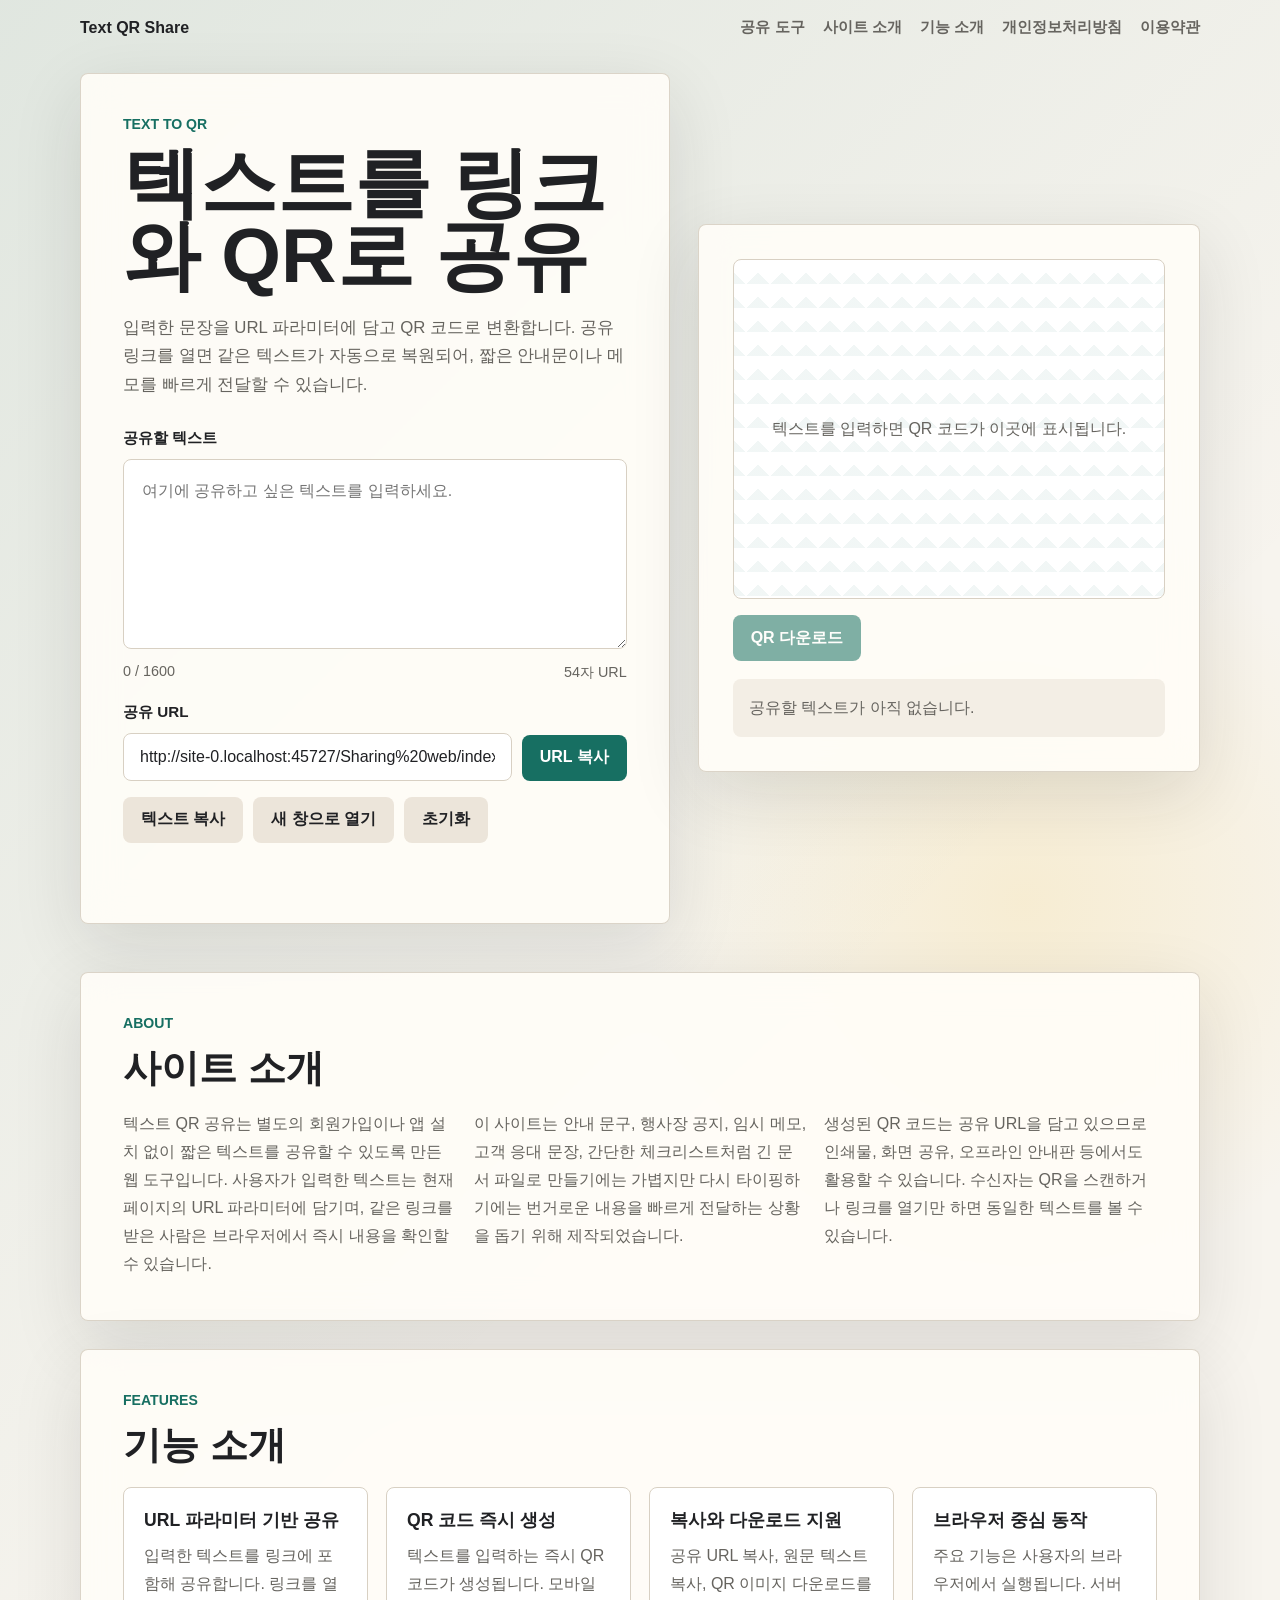
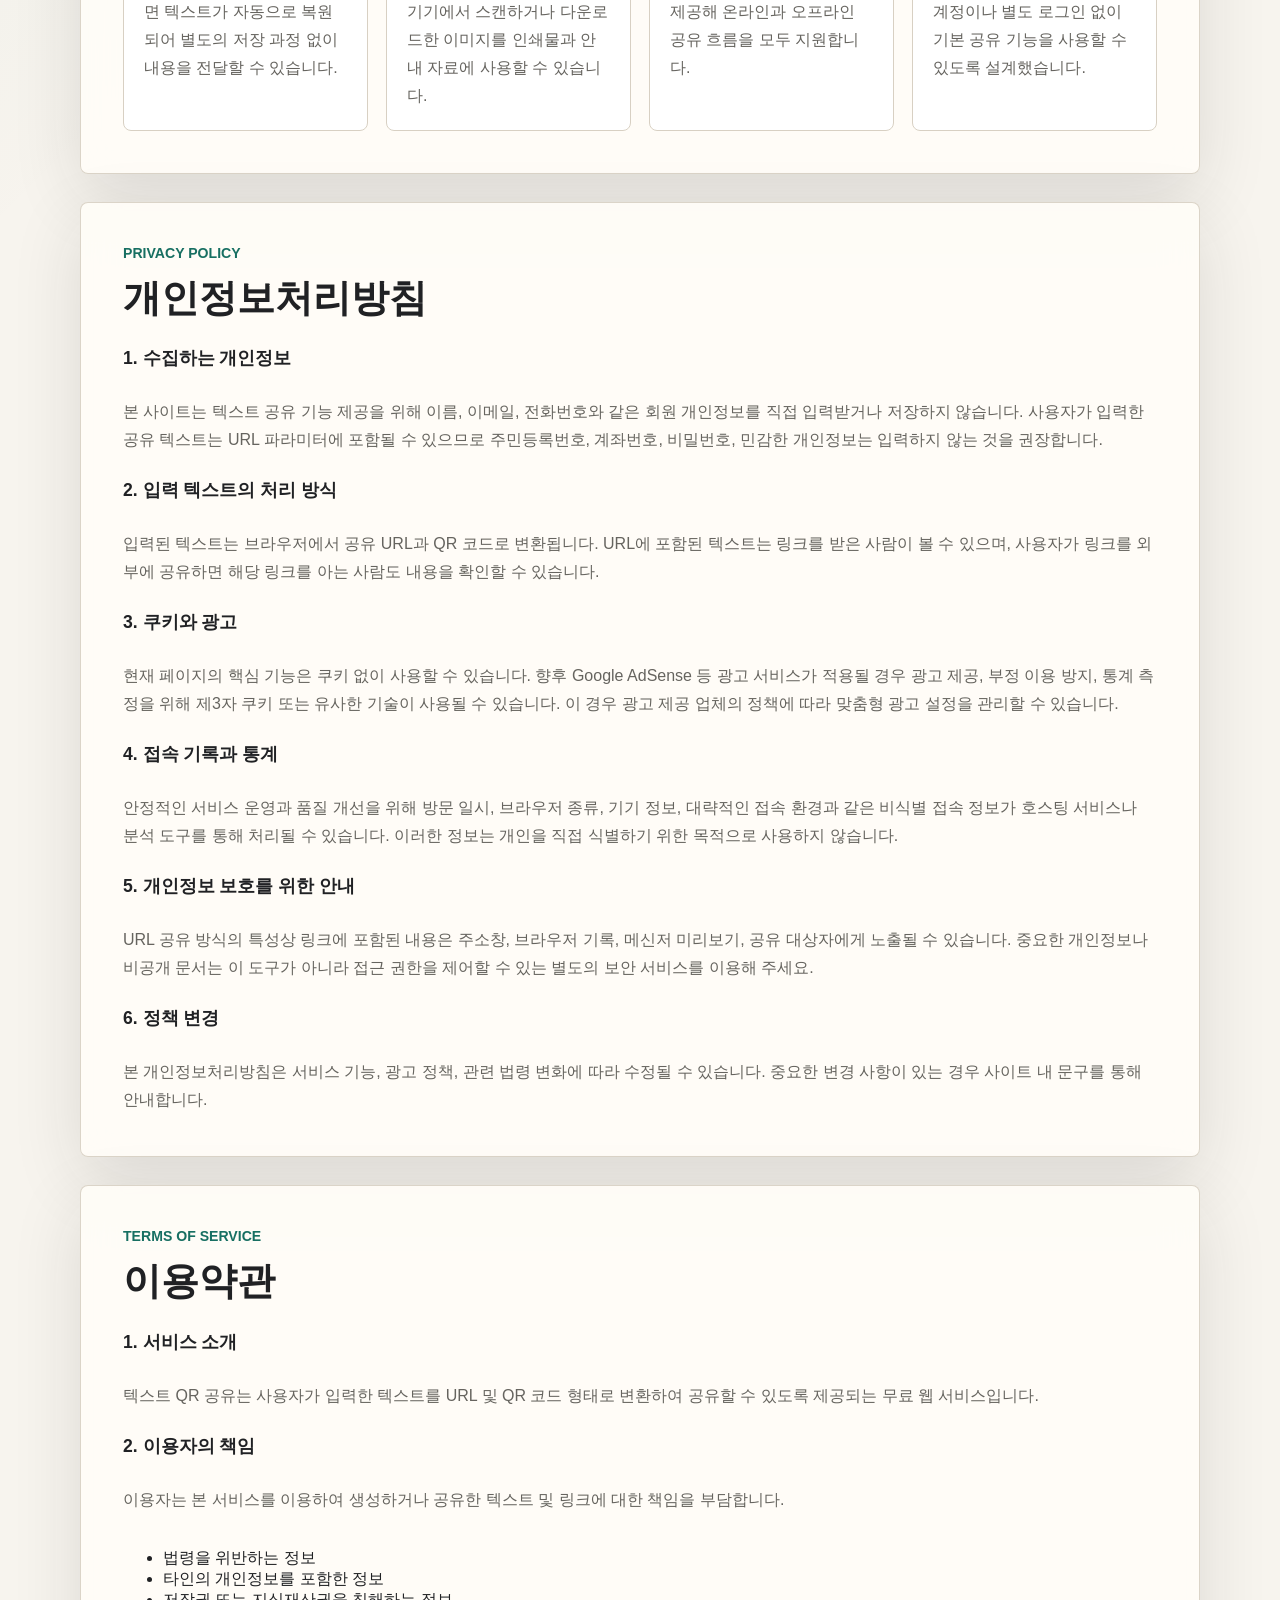
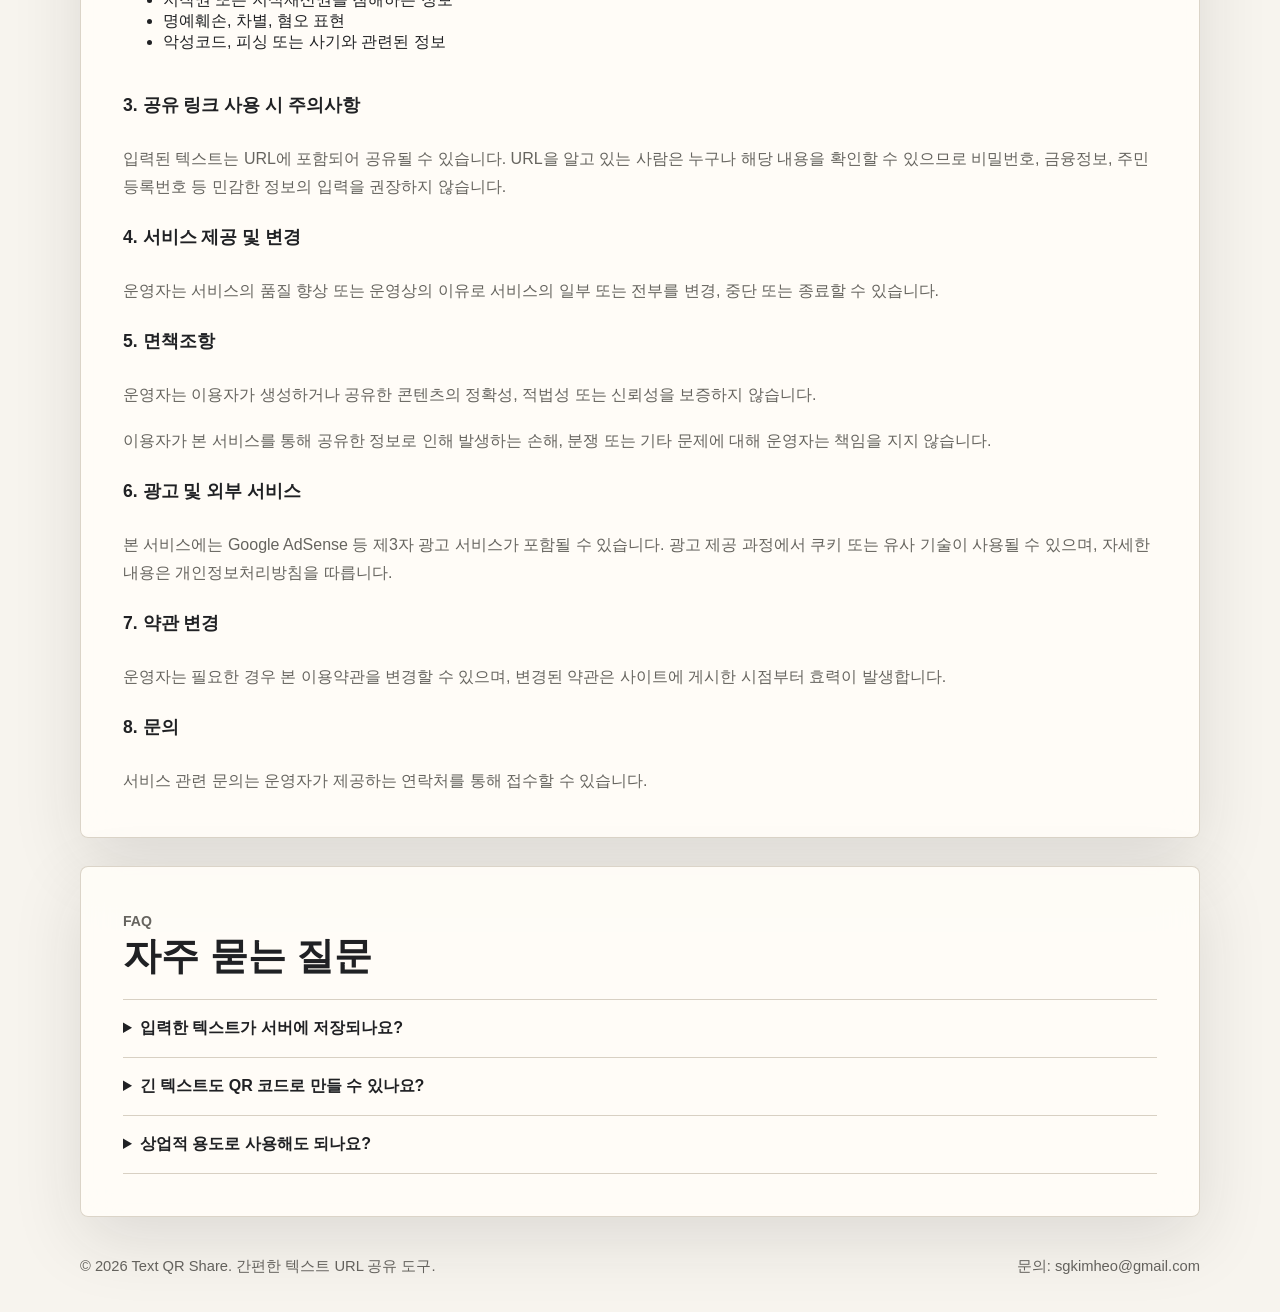
==== Sharing web/index.html @ fe8b8ef3 "Add files via upload" ====
<!doctype html>
<html lang="ko">
  <head>
    <meta charset="UTF-8" />
    <meta name="viewport" content="width=device-width, initial-scale=1.0" />
    <title>텍스트 QR 공유 - URL 파라미터로 간편하게 텍스트 공유</title>
    <meta
      name="description"
      content="텍스트를 URL 파라미터에 담아 공유 링크와 QR 코드로 변환하는 무료 웹 도구입니다. 메모, 안내문, 짧은 메시지를 설치 없이 빠르게 공유할 수 있습니다."
    />
    <meta
      name="keywords"
      content="텍스트 공유, QR 코드 생성, URL 공유, 메모 공유, 온라인 QR 도구, 텍스트 QR"
    />
    <meta name="author" content="Text QR Share" />
    <meta name="robots" content="index, follow" />
    <meta name="theme-color" content="#176f62" />
    <meta property="og:type" content="website" />
    <meta property="og:locale" content="ko_KR" />
    <meta property="og:title" content="텍스트 QR 공유" />
    <meta
      property="og:description"
      content="텍스트를 입력하면 공유 URL과 QR 코드가 즉시 생성되는 간편한 텍스트 공유 도구입니다."
    />
    <meta property="og:site_name" content="텍스트 QR 공유" />

    <meta name="twitter:card" content="summary" />
    <meta name="twitter:title" content="텍스트 QR 공유" />
    <meta
      name="twitter:description"
      content="텍스트를 URL 파라미터와 QR 코드로 빠르게 공유하세요."
    />

    <link rel="stylesheet" href="./assets/css/styles.css" />
    <script type="application/ld+json">
      {
        "@context": "https://schema.org",
        "@type": "WebApplication",
        "name": "텍스트 QR 공유",
        "applicationCategory": "UtilityApplication",
        "operatingSystem": "All",
        "description": "텍스트를 URL 파라미터에 담아 공유 링크와 QR 코드로 변환하는 무료 웹 도구입니다.",
        "inLanguage": "ko-KR",
        "offers": {
          "@type": "Offer",
          "price": "0",
          "priceCurrency": "KRW"
        }
      }
    </script>
  </head>
  <body>
    <header class="site-header">
      <a class="brand" href="#top" aria-label="텍스트 QR 공유 홈">Text QR Share</a>
      <nav class="site-nav" aria-label="주요 메뉴">
        <a href="#tool">공유 도구</a>
        <a href="#about">사이트 소개</a>
        <a href="#features">기능 소개</a>
        <a href="#privacy">개인정보처리방침</a>
        <a href="#terms">이용약관</a>
      </nav>
    </header>

    <main id="top">
      <section id="reader" class="reader-view" aria-labelledby="reader-title" hidden>
        <p class="eyebrow">SHARED TEXT</p>
        <h1 id="reader-title">공유된 텍스트</h1>
        <article id="readerText" class="reader-text" aria-label="공유된 텍스트 내용"></article>
        <div class="buttons reader-actions">
          <button id="copyReaderButton" type="button">텍스트 복사</button>
          <a id="editReaderButton" class="button secondary" href="./index.html">새 텍스트 만들기</a>
        </div>
        <div id="readerStatus" class="status" role="status" aria-live="polite"></div>
      </section>

      <section id="tool" class="tool-layout" aria-labelledby="page-title">
        <div class="workspace">
          <p class="eyebrow">TEXT TO QR</p>
          <h1 id="page-title">텍스트를 링크와 QR로 공유</h1>
          <p class="intro">
            입력한 문장을 URL 파라미터에 담고 QR 코드로 변환합니다. 공유 링크를 열면 같은
            텍스트가 자동으로 복원되어, 짧은 안내문이나 메모를 빠르게 전달할 수 있습니다.
          </p>

          <form class="share-form" id="shareForm">
            <label for="textInput">공유할 텍스트</label>
            <textarea
              id="textInput"
              placeholder="여기에 공유하고 싶은 텍스트를 입력하세요."
              maxlength="1600"
            ></textarea>
            <div class="meta" aria-live="polite">
              <span id="charCount">0 / 1600</span>
              <span id="urlSize">링크 준비 중</span>
            </div>

            <div class="share-row">
              <div>
                <label for="shareUrl">공유 URL</label>
                <input id="shareUrl" type="text" readonly aria-label="공유 URL" />
              </div>
              <button id="copyUrlButton" type="button">URL 복사</button>
            </div>

            <div class="buttons">
              <button id="copyTextButton" class="secondary" type="button">텍스트 복사</button>
              <a
                id="openShareButton"
                class="button secondary"
                href="#"
                target="_blank"
                rel="noreferrer"
              >
                새 창으로 열기
              </a>
              <button id="clearButton" class="secondary" type="button">초기화</button>
            </div>
            <p id="networkNotice" class="network-notice" hidden>
              현재 로컬 전용 주소로 열려 있어 핸드폰에서는 QR 링크에 접속할 수 없습니다. 핸드폰
              테스트는 같은 와이파이에서 PC의 네트워크 주소로 접속하거나, 실제 배포 도메인에서
              QR을 생성해 주세요.
            </p>
            <div id="status" class="status" role="status" aria-live="polite"></div>
          </form>
        </div>

        <aside class="preview" aria-label="QR 코드 미리보기">
          <div class="qr-frame">
            <canvas id="qrCanvas" aria-label="공유 URL QR 코드"></canvas>
            <p id="emptyMessage" class="empty">텍스트를 입력하면 QR 코드가 이곳에 표시됩니다.</p>
          </div>
          <div class="buttons">
            <button id="downloadButton" type="button">QR 다운로드</button>
          </div>
          <div id="sharedText" class="shared-text"></div>
        </aside>
      </section>

      <section id="about" class="content-section" aria-labelledby="about-title">
        <p class="section-kicker">ABOUT</p>
        <h2 id="about-title">사이트 소개</h2>
        <div class="text-grid">
          <p>
            텍스트 QR 공유는 별도의 회원가입이나 앱 설치 없이 짧은 텍스트를 공유할 수 있도록
            만든 웹 도구입니다. 사용자가 입력한 텍스트는 현재 페이지의 URL 파라미터에 담기며,
            같은 링크를 받은 사람은 브라우저에서 즉시 내용을 확인할 수 있습니다.
          </p>
          <p>
            이 사이트는 안내 문구, 행사장 공지, 임시 메모, 고객 응대 문장, 간단한 체크리스트처럼
            긴 문서 파일로 만들기에는 가볍지만 다시 타이핑하기에는 번거로운 내용을 빠르게 전달하는
            상황을 돕기 위해 제작되었습니다.
          </p>
          <p>
            생성된 QR 코드는 공유 URL을 담고 있으므로 인쇄물, 화면 공유, 오프라인 안내판 등에서도
            활용할 수 있습니다. 수신자는 QR을 스캔하거나 링크를 열기만 하면 동일한 텍스트를 볼 수
            있습니다.
          </p>
        </div>
      </section>

      <section id="features" class="content-section feature-section" aria-labelledby="features-title">
        <p class="section-kicker">FEATURES</p>
        <h2 id="features-title">기능 소개</h2>
        <div class="feature-grid">
          <article>
            <h3>URL 파라미터 기반 공유</h3>
            <p>
              입력한 텍스트를 링크에 포함해 공유합니다. 링크를 열면 텍스트가 자동으로 복원되어
              별도의 저장 과정 없이 내용을 전달할 수 있습니다.
            </p>
          </article>
          <article>
            <h3>QR 코드 즉시 생성</h3>
            <p>
              텍스트를 입력하는 즉시 QR 코드가 생성됩니다. 모바일 기기에서 스캔하거나 다운로드한
              이미지를 인쇄물과 안내 자료에 사용할 수 있습니다.
            </p>
          </article>
          <article>
            <h3>복사와 다운로드 지원</h3>
            <p>
              공유 URL 복사, 원문 텍스트 복사, QR 이미지 다운로드를 제공해 온라인과 오프라인 공유
              흐름을 모두 지원합니다.
            </p>
          </article>
          <article>
            <h3>브라우저 중심 동작</h3>
            <p>
              주요 기능은 사용자의 브라우저에서 실행됩니다. 서버 계정이나 별도 로그인 없이 기본
              공유 기능을 사용할 수 있도록 설계했습니다.
            </p>
          </article>
        </div>
      </section>

      <section id="privacy" class="content-section" aria-labelledby="privacy-title">
        <p class="section-kicker">PRIVACY POLICY</p>
        <h2 id="privacy-title">개인정보처리방침</h2>
        <div class="policy">
          <h3>1. 수집하는 개인정보</h3>
          <p>
            본 사이트는 텍스트 공유 기능 제공을 위해 이름, 이메일, 전화번호와 같은 회원 개인정보를
            직접 입력받거나 저장하지 않습니다. 사용자가 입력한 공유 텍스트는 URL 파라미터에 포함될
            수 있으므로 주민등록번호, 계좌번호, 비밀번호, 민감한 개인정보는 입력하지 않는 것을
            권장합니다.
          </p>

          <h3>2. 입력 텍스트의 처리 방식</h3>
          <p>
            입력된 텍스트는 브라우저에서 공유 URL과 QR 코드로 변환됩니다. URL에 포함된 텍스트는
            링크를 받은 사람이 볼 수 있으며, 사용자가 링크를 외부에 공유하면 해당 링크를 아는 사람도
            내용을 확인할 수 있습니다.
          </p>

          <h3>3. 쿠키와 광고</h3>
          <p>
            현재 페이지의 핵심 기능은 쿠키 없이 사용할 수 있습니다. 향후 Google AdSense 등 광고
            서비스가 적용될 경우 광고 제공, 부정 이용 방지, 통계 측정을 위해 제3자 쿠키 또는 유사한
            기술이 사용될 수 있습니다. 이 경우 광고 제공 업체의 정책에 따라 맞춤형 광고 설정을
            관리할 수 있습니다.
          </p>

          <h3>4. 접속 기록과 통계</h3>
          <p>
            안정적인 서비스 운영과 품질 개선을 위해 방문 일시, 브라우저 종류, 기기 정보, 대략적인
            접속 환경과 같은 비식별 접속 정보가 호스팅 서비스나 분석 도구를 통해 처리될 수 있습니다.
            이러한 정보는 개인을 직접 식별하기 위한 목적으로 사용하지 않습니다.
          </p>

          <h3>5. 개인정보 보호를 위한 안내</h3>
          <p>
            URL 공유 방식의 특성상 링크에 포함된 내용은 주소창, 브라우저 기록, 메신저 미리보기,
            공유 대상자에게 노출될 수 있습니다. 중요한 개인정보나 비공개 문서는 이 도구가 아니라
            접근 권한을 제어할 수 있는 별도의 보안 서비스를 이용해 주세요.
          </p>

          <h3>6. 정책 변경</h3>
          <p>
            본 개인정보처리방침은 서비스 기능, 광고 정책, 관련 법령 변화에 따라 수정될 수 있습니다.
            중요한 변경 사항이 있는 경우 사이트 내 문구를 통해 안내합니다.
          </p>
        </div>
      </section>

      <section id="terms" class="content-section" aria-labelledby="terms-title">
        <p class="section-kicker">TERMS OF SERVICE</p>
        <h2 id="terms-title">이용약관</h2>

        <div class="policy">
          <h3>1. 서비스 소개</h3>
          <p>
            텍스트 QR 공유는 사용자가 입력한 텍스트를 URL 및 QR 코드 형태로 변환하여
            공유할 수 있도록 제공되는 무료 웹 서비스입니다.
          </p>

          <h3>2. 이용자의 책임</h3>
          <p>
            이용자는 본 서비스를 이용하여 생성하거나 공유한 텍스트 및 링크에 대한
            책임을 부담합니다.
          </p>
          <ul>
            <li>법령을 위반하는 정보</li>
            <li>타인의 개인정보를 포함한 정보</li>
            <li>저작권 또는 지식재산권을 침해하는 정보</li>
            <li>명예훼손, 차별, 혐오 표현</li>
            <li>악성코드, 피싱 또는 사기와 관련된 정보</li>
          </ul>

          <h3>3. 공유 링크 사용 시 주의사항</h3>
          <p>
            입력된 텍스트는 URL에 포함되어 공유될 수 있습니다.
            URL을 알고 있는 사람은 누구나 해당 내용을 확인할 수 있으므로
            비밀번호, 금융정보, 주민등록번호 등 민감한 정보의 입력을 권장하지 않습니다.
          </p>

          <h3>4. 서비스 제공 및 변경</h3>
          <p>
            운영자는 서비스의 품질 향상 또는 운영상의 이유로 서비스의 일부 또는 전부를
            변경, 중단 또는 종료할 수 있습니다.
          </p>

          <h3>5. 면책조항</h3>
          <p>
            운영자는 이용자가 생성하거나 공유한 콘텐츠의 정확성, 적법성 또는
            신뢰성을 보증하지 않습니다.
          </p>
          <p>
            이용자가 본 서비스를 통해 공유한 정보로 인해 발생하는 손해, 분쟁 또는
            기타 문제에 대해 운영자는 책임을 지지 않습니다.
          </p>

          <h3>6. 광고 및 외부 서비스</h3>
          <p>
            본 서비스에는 Google AdSense 등 제3자 광고 서비스가 포함될 수 있습니다.
            광고 제공 과정에서 쿠키 또는 유사 기술이 사용될 수 있으며,
            자세한 내용은 개인정보처리방침을 따릅니다.
          </p>

          <h3>7. 약관 변경</h3>
          <p>
            운영자는 필요한 경우 본 이용약관을 변경할 수 있으며,
            변경된 약관은 사이트에 게시한 시점부터 효력이 발생합니다.
          </p>

          <h3>8. 문의</h3>
          <p>
            서비스 관련 문의는 운영자가 제공하는 연락처를 통해 접수할 수 있습니다.
          </p>
        </div>
      </section>

      <section class="content-section faq-section" aria-labelledby="faq-title">
        <p class="section-kicker">FAQ</p>
        <h2 id="faq-title">자주 묻는 질문</h2>
        <details>
          <summary>입력한 텍스트가 서버에 저장되나요?</summary>
          <p>
            기본 기능은 브라우저에서 동작하며, 입력한 텍스트를 별도 데이터베이스에 저장하지 않습니다.
            다만 공유 링크 자체에 텍스트가 포함되므로 링크를 공개하면 내용도 함께 공개됩니다.
          </p>
        </details>
        <details>
          <summary>긴 텍스트도 QR 코드로 만들 수 있나요?</summary>
          <p>
            너무 긴 텍스트는 QR 코드가 복잡해져 스캔 품질이 낮아질 수 있습니다. 현재 입력 길이는
            1,600자로 제한되어 있으며, 중요한 안내는 핵심 문장 위주로 짧게 작성하는 것이 좋습니다.
          </p>
        </details>
        <details>
          <summary>상업적 용도로 사용해도 되나요?</summary>
          <p>
            행사 안내, 매장 공지, 교육 자료, 고객 안내 등 일반적인 공유 목적으로 자유롭게 사용할 수
            있습니다. 단, 불법 정보나 타인의 권리를 침해하는 내용 공유에는 사용할 수 없습니다.
          </p>
        </details>
      </section>
    </main>

    <footer class="site-footer">
      <p>© <span id="currentYear"></span> Text QR Share. 간편한 텍스트 URL 공유 도구.</p>
      <p>문의: sgkimheo@gmail.com</p>
    </footer>

    <script src="./assets/js/qr-code.js" defer></script>
    <script src="./assets/js/app.js" defer></script>
  </body>
</html>
---- Sharing web/assets/css/styles.css ----
:root {
  --bg: #f7f4ee;
  --ink: #202124;
  --muted: #66645f;
  --line: #d8d0c3;
  --panel: #fffdf8;
  --accent: #176f62;
  --accent-dark: #0d4f46;
  --warn: #9b3f2f;
  --soft: #f3eee5;
  --shadow: 0 22px 70px rgba(32, 33, 36, 0.12);
}

* {
  box-sizing: border-box;
}

html {
  scroll-behavior: smooth;
}

body {
  margin: 0;
  min-height: 100vh;
  color: var(--ink);
  font-family: "Pretendard", "Noto Sans KR", "Apple SD Gothic Neo", sans-serif;
  background:
    linear-gradient(135deg, rgba(23, 111, 98, 0.1), transparent 32%),
    radial-gradient(circle at 80% 20%, rgba(245, 197, 66, 0.16), transparent 24rem),
    var(--bg);
}

a {
  color: inherit;
}

.site-header {
  width: min(1120px, calc(100% - 32px));
  margin: 0 auto;
  padding: 18px 0 0;
  display: flex;
  align-items: center;
  justify-content: space-between;
  gap: 20px;
}

.brand {
  font-weight: 900;
  text-decoration: none;
}

.site-nav {
  display: flex;
  flex-wrap: wrap;
  justify-content: flex-end;
  gap: 8px 18px;
  color: var(--muted);
  font-size: 0.94rem;
  font-weight: 800;
}

.site-nav a {
  text-decoration: none;
}

.site-nav a:hover {
  color: var(--accent);
}

main {
  width: min(1120px, calc(100% - 32px));
  margin: 0 auto;
}

.tool-layout {
  min-height: calc(100vh - 72px);
  display: grid;
  grid-template-columns: minmax(0, 1.08fr) minmax(310px, 0.92fr);
  gap: 28px;
  align-items: center;
  padding: 36px 0 48px;
}

.workspace,
.preview,
.content-section,
.reader-view {
  background: rgba(255, 253, 248, 0.9);
  border: 1px solid rgba(216, 208, 195, 0.9);
  box-shadow: var(--shadow);
  backdrop-filter: blur(18px);
}

.workspace,
.preview,
.content-section,
.reader-view {
  border-radius: 8px;
}

.workspace {
  padding: clamp(24px, 4vw, 42px);
}

.eyebrow,
.section-kicker {
  margin: 0 0 14px;
  color: var(--accent);
  font-size: 0.88rem;
  font-weight: 900;
}

h1,
h2,
h3,
p {
  letter-spacing: 0;
}

h1 {
  margin: 0;
  max-width: 12ch;
  font-size: clamp(2.45rem, 6vw, 5.1rem);
  line-height: 0.95;
}

h2 {
  margin: 0 0 20px;
  font-size: clamp(1.7rem, 3vw, 2.45rem);
  line-height: 1.18;
}

h3 {
  margin: 0 0 10px;
  font-size: 1.1rem;
}

.intro {
  max-width: 650px;
  margin: 22px 0 28px;
  color: var(--muted);
  font-size: 1.05rem;
  line-height: 1.7;
}

label {
  display: block;
  margin-bottom: 10px;
  font-size: 0.95rem;
  font-weight: 800;
}

textarea,
input {
  width: 100%;
  border: 1px solid var(--line);
  border-radius: 8px;
  background: #fff;
  color: var(--ink);
  font: inherit;
  outline: none;
  transition:
    border-color 160ms ease,
    box-shadow 160ms ease;
}

textarea {
  min-height: 190px;
  resize: vertical;
  padding: 18px;
  line-height: 1.6;
}

input {
  padding: 14px 16px;
}

textarea:focus,
input:focus {
  border-color: var(--accent);
  box-shadow: 0 0 0 4px rgba(23, 111, 98, 0.14);
}

.meta {
  display: flex;
  justify-content: space-between;
  gap: 16px;
  margin: 10px 0 20px;
  color: var(--muted);
  font-size: 0.9rem;
}

.share-row {
  display: grid;
  grid-template-columns: minmax(0, 1fr) auto;
  gap: 10px;
  align-items: end;
}

.buttons {
  display: flex;
  flex-wrap: wrap;
  gap: 10px;
  margin-top: 16px;
}

button,
a.button {
  min-height: 46px;
  border: 0;
  border-radius: 8px;
  padding: 0 18px;
  display: inline-flex;
  align-items: center;
  justify-content: center;
  gap: 8px;
  color: #fff;
  background: var(--accent);
  font: inherit;
  font-weight: 800;
  text-decoration: none;
  cursor: pointer;
  transition:
    transform 160ms ease,
    background 160ms ease,
    box-shadow 160ms ease;
}

button:hover,
a.button:hover {
  background: var(--accent-dark);
  box-shadow: 0 10px 24px rgba(23, 111, 98, 0.18);
  transform: translateY(-1px);
}

button:disabled {
  cursor: not-allowed;
  opacity: 0.55;
  transform: none;
}

button.secondary,
a.secondary {
  color: var(--ink);
  background: #ece5da;
}

button.secondary:hover,
a.secondary:hover {
  background: #dfd5c7;
  box-shadow: none;
}

.preview {
  padding: clamp(22px, 3vw, 34px);
}

.qr-frame {
  display: grid;
  place-items: center;
  min-height: 340px;
  border: 1px solid var(--line);
  border-radius: 8px;
  background:
    linear-gradient(45deg, rgba(23, 111, 98, 0.06) 25%, transparent 25%),
    linear-gradient(-45deg, rgba(23, 111, 98, 0.06) 25%, transparent 25%),
    #fff;
  background-size: 24px 24px;
}

canvas {
  width: min(260px, 72vw) !important;
  height: min(260px, 72vw) !important;
  padding: 12px;
  border-radius: 8px;
  background: #fff;
  box-shadow: 0 16px 32px rgba(32, 33, 36, 0.12);
}

.empty {
  padding: 0 28px;
  color: var(--muted);
  text-align: center;
  line-height: 1.65;
}

.shared-text {
  margin-top: 18px;
  padding: 16px;
  border-radius: 8px;
  background: var(--soft);
  color: var(--muted);
  line-height: 1.6;
  white-space: pre-wrap;
  word-break: break-word;
}

.network-notice {
  margin: 14px 0 0;
  padding: 14px 16px;
  border: 1px solid rgba(155, 63, 47, 0.28);
  border-radius: 8px;
  background: rgba(155, 63, 47, 0.08);
  color: var(--warn);
  font-size: 0.92rem;
  font-weight: 800;
  line-height: 1.6;
}

.status {
  min-height: 24px;
  margin-top: 14px;
  color: var(--accent);
  font-size: 0.92rem;
  font-weight: 700;
}

.status.error {
  color: var(--warn);
}

.reader-mode .site-header,
.reader-mode #tool,
.reader-mode .content-section,
.reader-mode .site-footer {
  display: none;
}

.reader-mode main {
  min-height: 100vh;
  display: grid;
  place-items: center;
  padding: 24px 0;
}

.reader-view {
  width: min(760px, 100%);
  padding: clamp(26px, 5vw, 48px);
}

.reader-view h1 {
  max-width: none;
  font-size: clamp(2rem, 6vw, 4.2rem);
}

.reader-text {
  min-height: 220px;
  margin-top: 24px;
  padding: clamp(20px, 4vw, 32px);
  border: 1px solid var(--line);
  border-radius: 8px;
  background: #fff;
  color: var(--ink);
  font-size: clamp(1.12rem, 2.5vw, 1.45rem);
  line-height: 1.75;
  white-space: pre-wrap;
  word-break: break-word;
}

.reader-actions {
  margin-top: 18px;
}

.content-section {
  margin: 0 0 28px;
  padding: clamp(24px, 4vw, 42px);
}

.text-grid,
.feature-grid {
  display: grid;
  gap: 18px;
}

.text-grid {
  grid-template-columns: repeat(3, minmax(0, 1fr));
}

.text-grid p,
.feature-grid p,
.policy p,
.faq-section p {
  margin: 0;
  color: var(--muted);
  line-height: 1.75;
}

.feature-grid {
  grid-template-columns: repeat(4, minmax(0, 1fr));
}

.feature-grid article {
  min-height: 210px;
  padding: 20px;
  border: 1px solid var(--line);
  border-radius: 8px;
  background: #fff;
}

.policy {
  display: grid;
  gap: 18px;
}

.policy h3 {
  margin-top: 6px;
}

.faq-section details {
  border-top: 1px solid var(--line);
  padding: 18px 0;
}

.faq-section details:last-child {
  border-bottom: 1px solid var(--line);
}

.faq-section summary {
  cursor: pointer;
  font-weight: 900;
}

.faq-section summary + p {
  margin-top: 12px;
}

.site-footer {
  width: min(1120px, calc(100% - 32px));
  margin: 0 auto;
  padding: 12px 0 36px;
  display: flex;
  justify-content: space-between;
  gap: 16px;
  color: var(--muted);
  font-size: 0.92rem;
}

.site-footer p {
  margin: 0;
}

@media (max-width: 960px) {
  .tool-layout,
  .text-grid,
  .feature-grid {
    grid-template-columns: 1fr;
  }

  .tool-layout {
    align-items: start;
    padding-top: 28px;
  }

  .feature-grid article {
    min-height: auto;
  }
}

@media (max-width: 720px) {
  .site-header,
  .site-footer {
    align-items: flex-start;
    flex-direction: column;
  }

  .site-nav {
    justify-content: flex-start;
  }

  h1 {
    max-width: 100%;
    font-size: clamp(2.35rem, 14vw, 4rem);
  }

  .share-row {
    grid-template-columns: 1fr;
  }

  .share-row button,
  .buttons button,
  .buttons .button {
    width: 100%;
  }
}
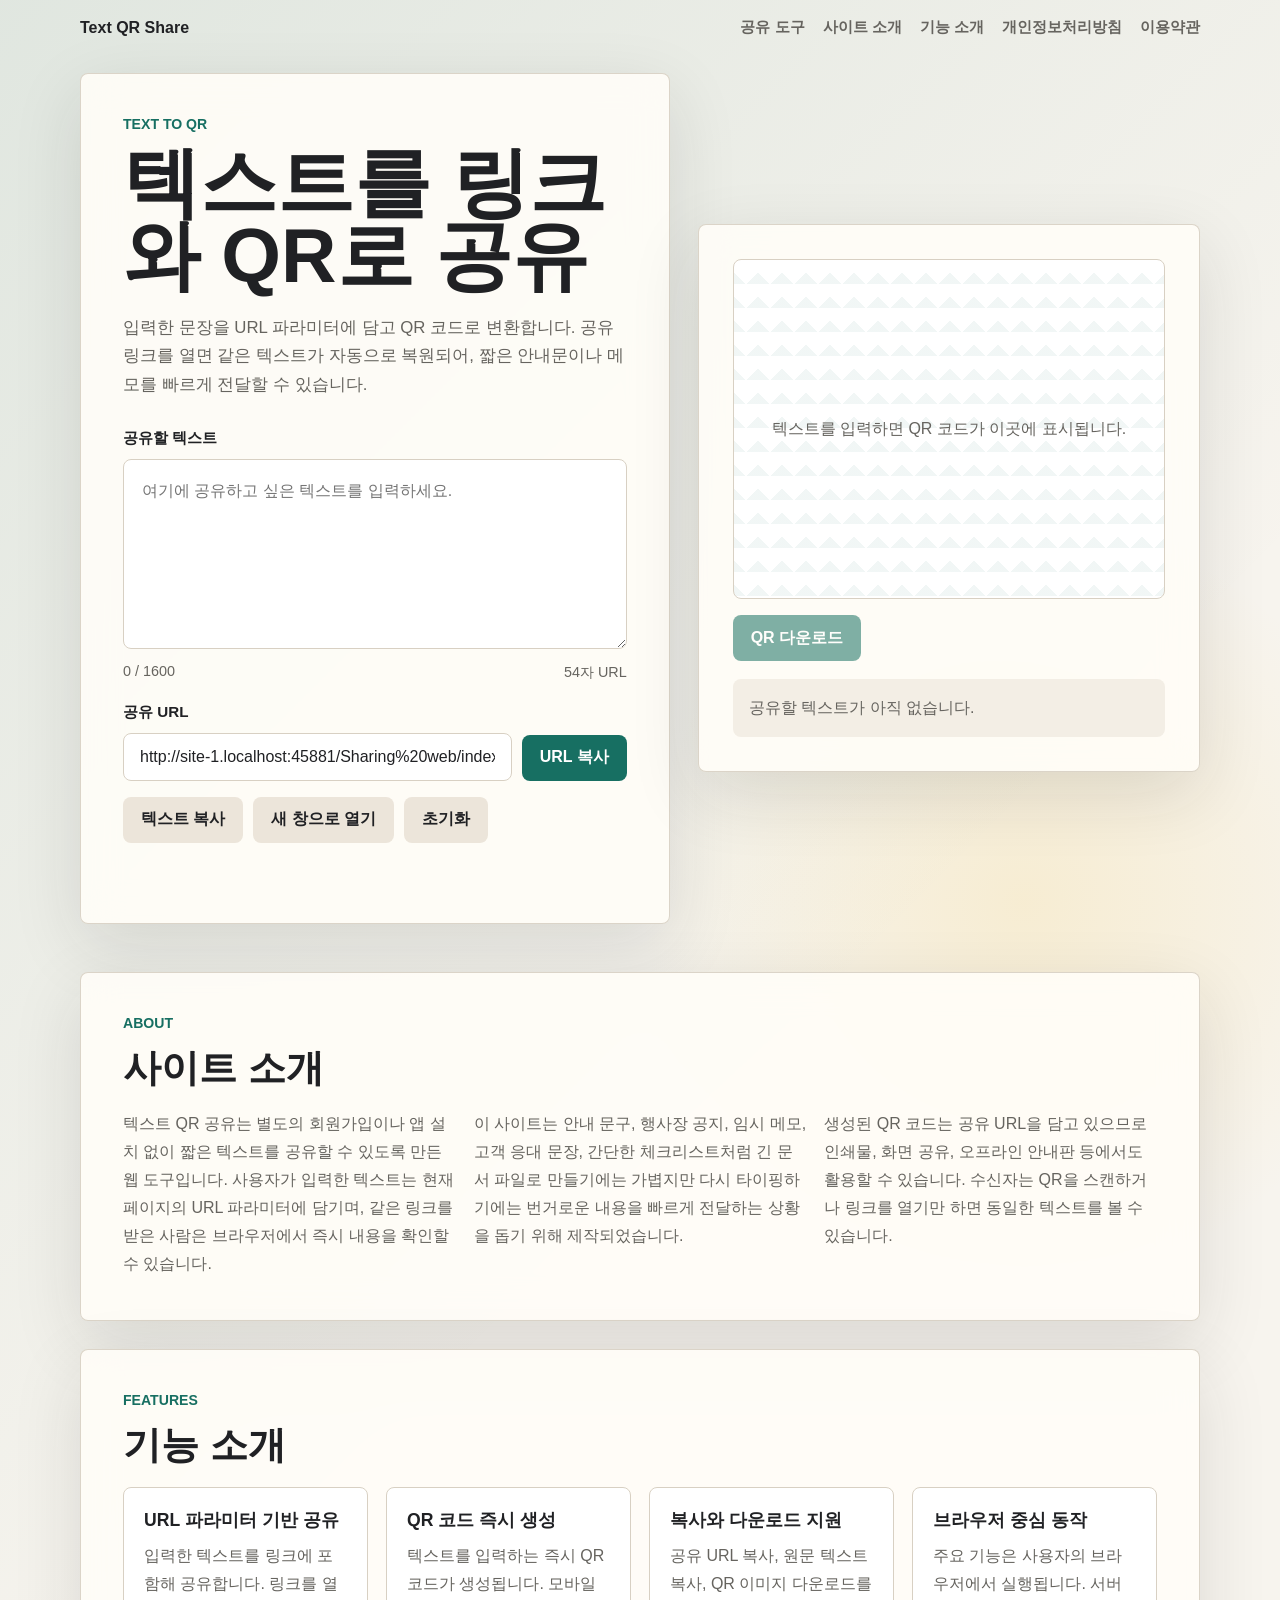
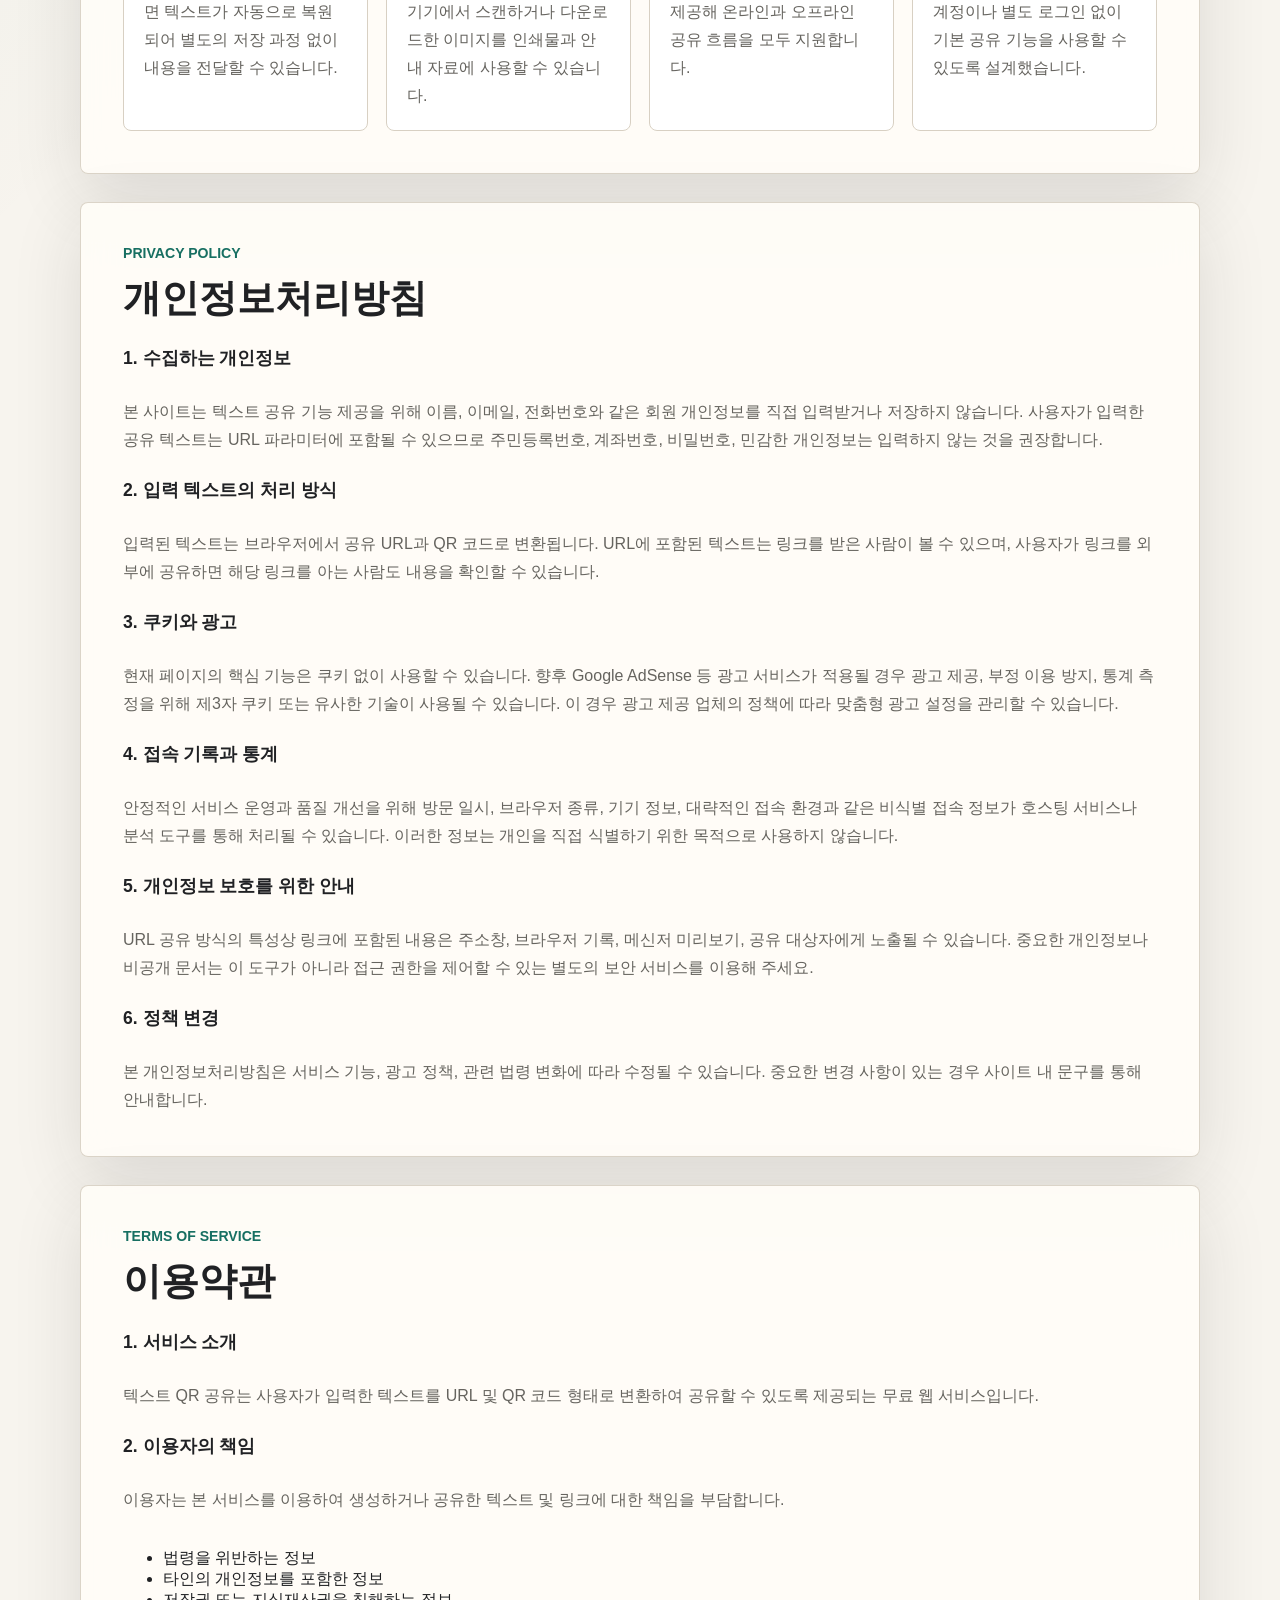
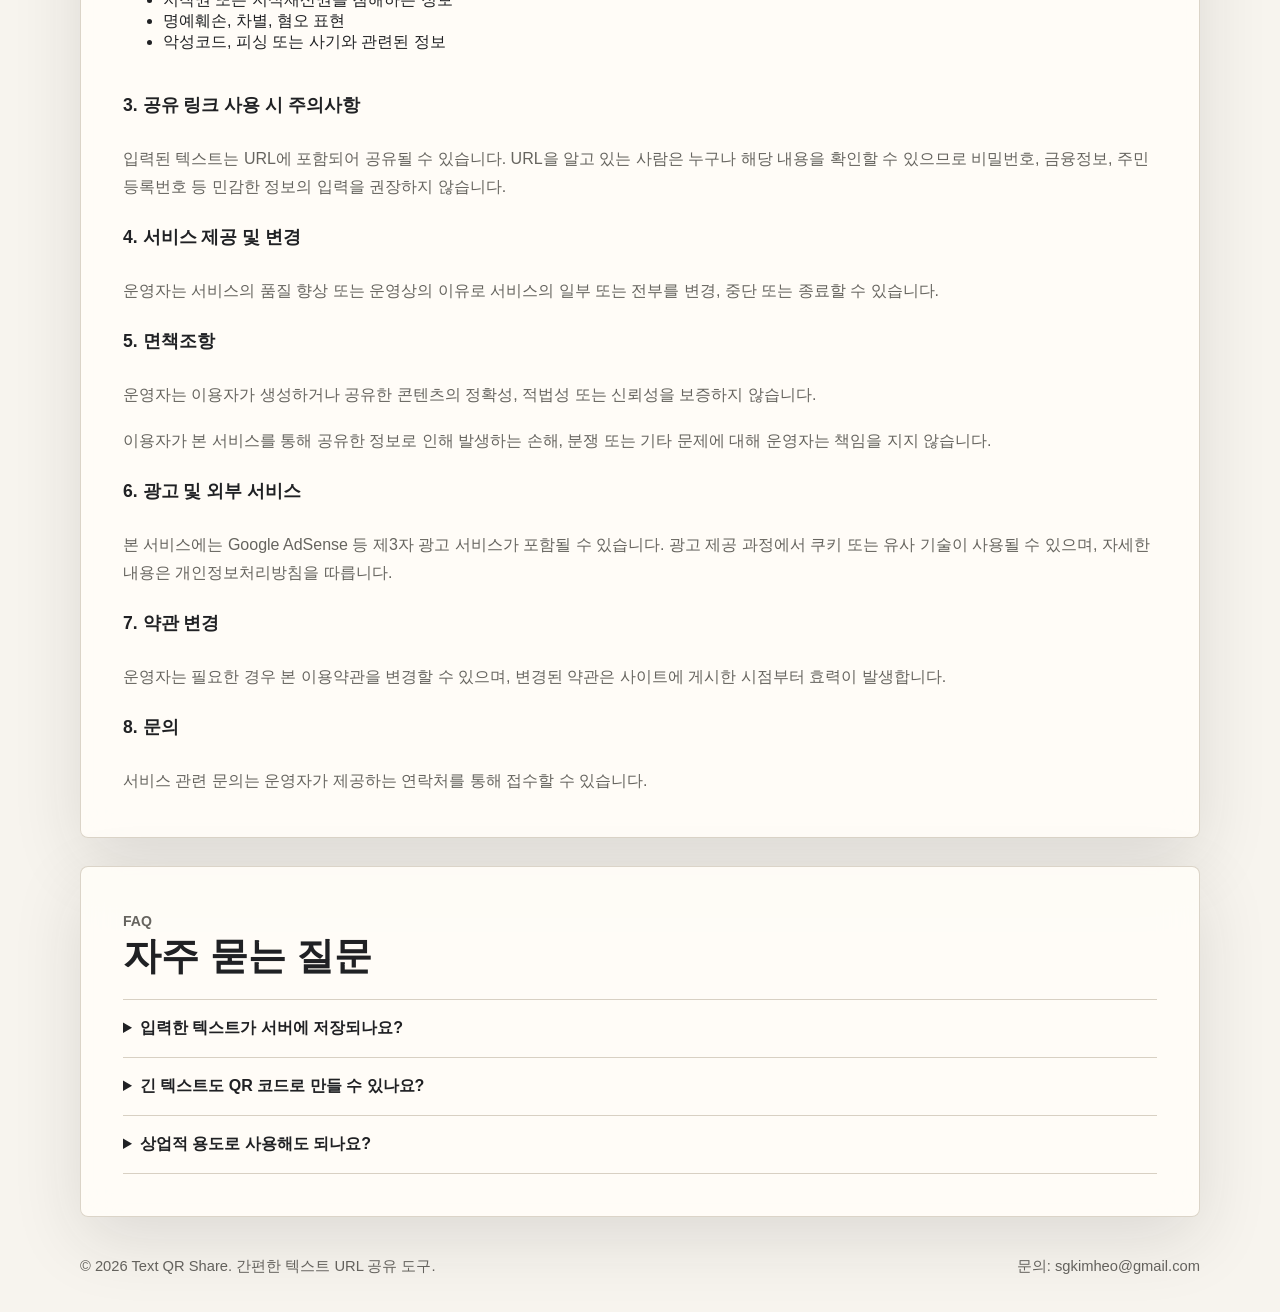
==== commit 86f3aaea: "Add Google Ads script to index.html" ====
--- a/Sharing web/index.html
+++ b/Sharing web/index.html
@@ -31,6 +31,9 @@
       content="텍스트를 URL 파라미터와 QR 코드로 빠르게 공유하세요."
     />
 
+    <script async src="https://pagead2.googlesyndication.com/pagead/js/adsbygoogle.js?client=ca-pub-2293881058393504"
+     crossorigin="anonymous"></script>
+    
     <link rel="stylesheet" href="./assets/css/styles.css" />
     <script type="application/ld+json">
       {
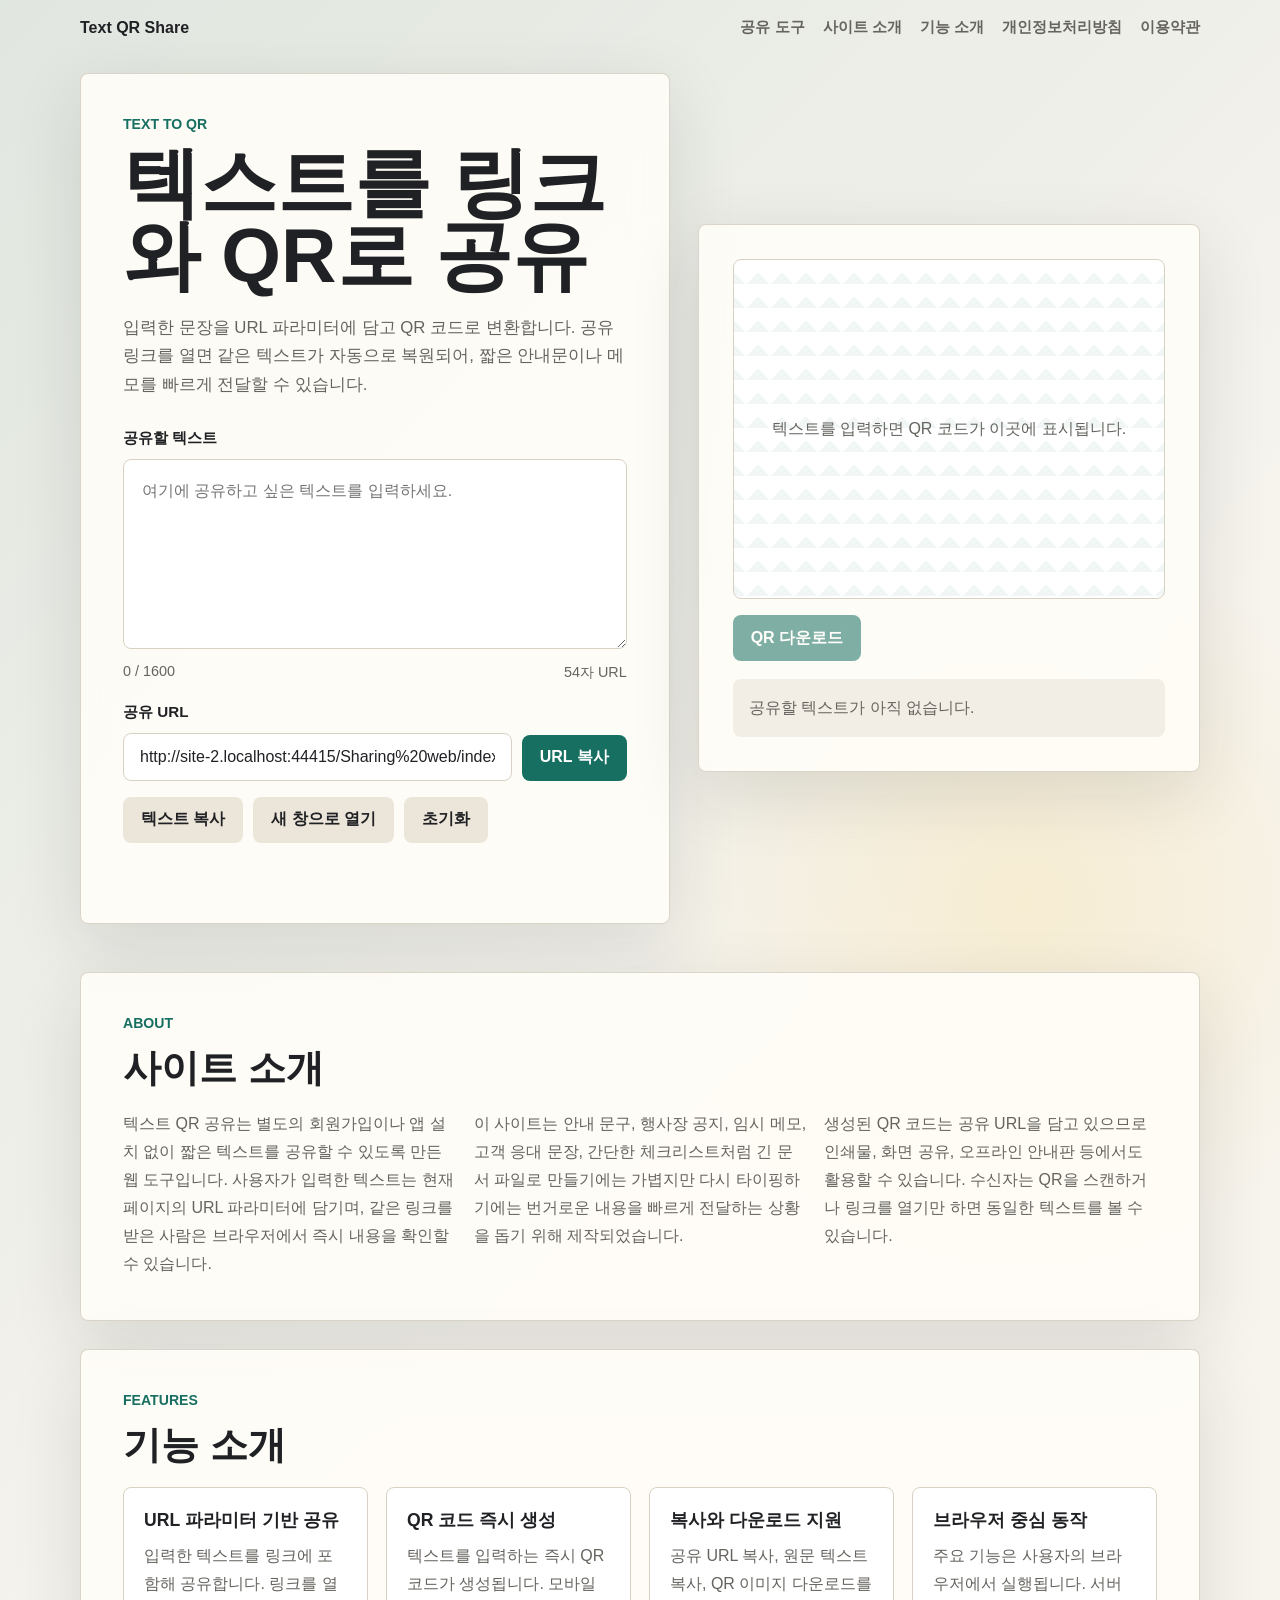
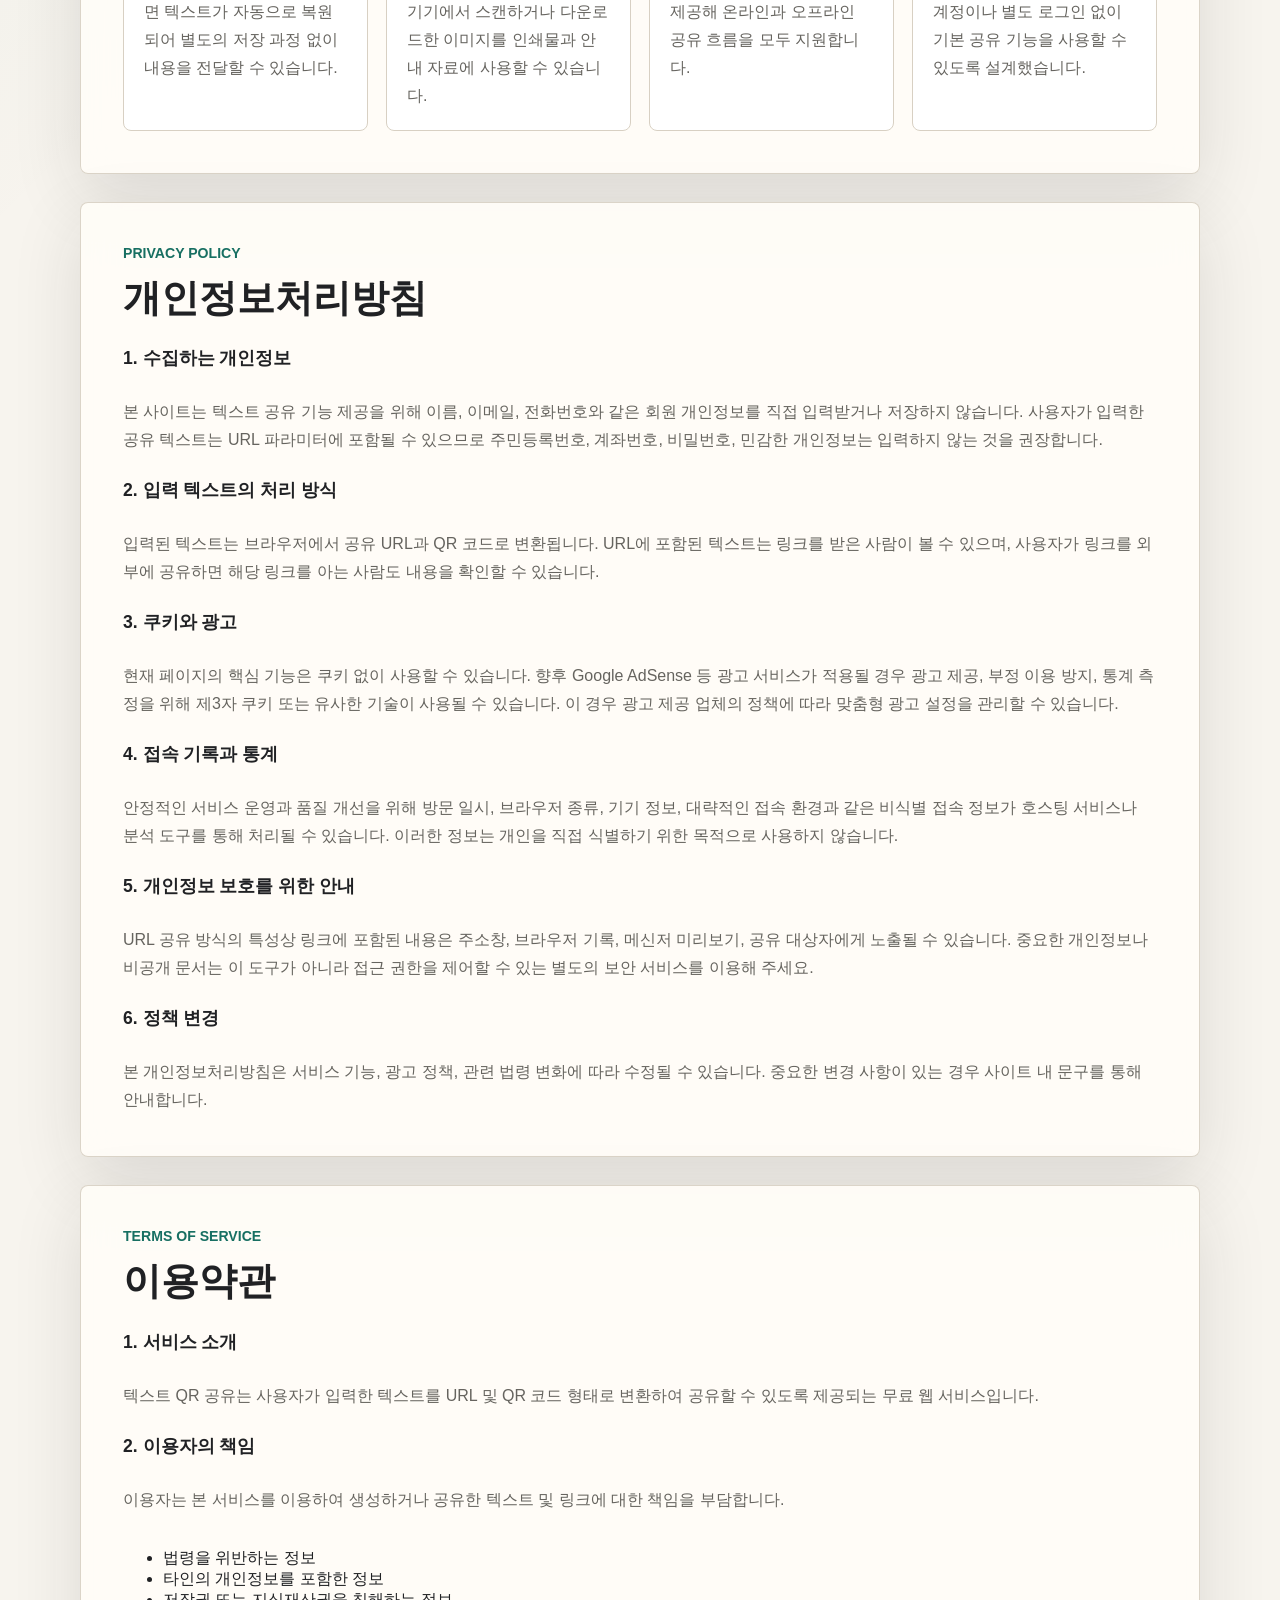
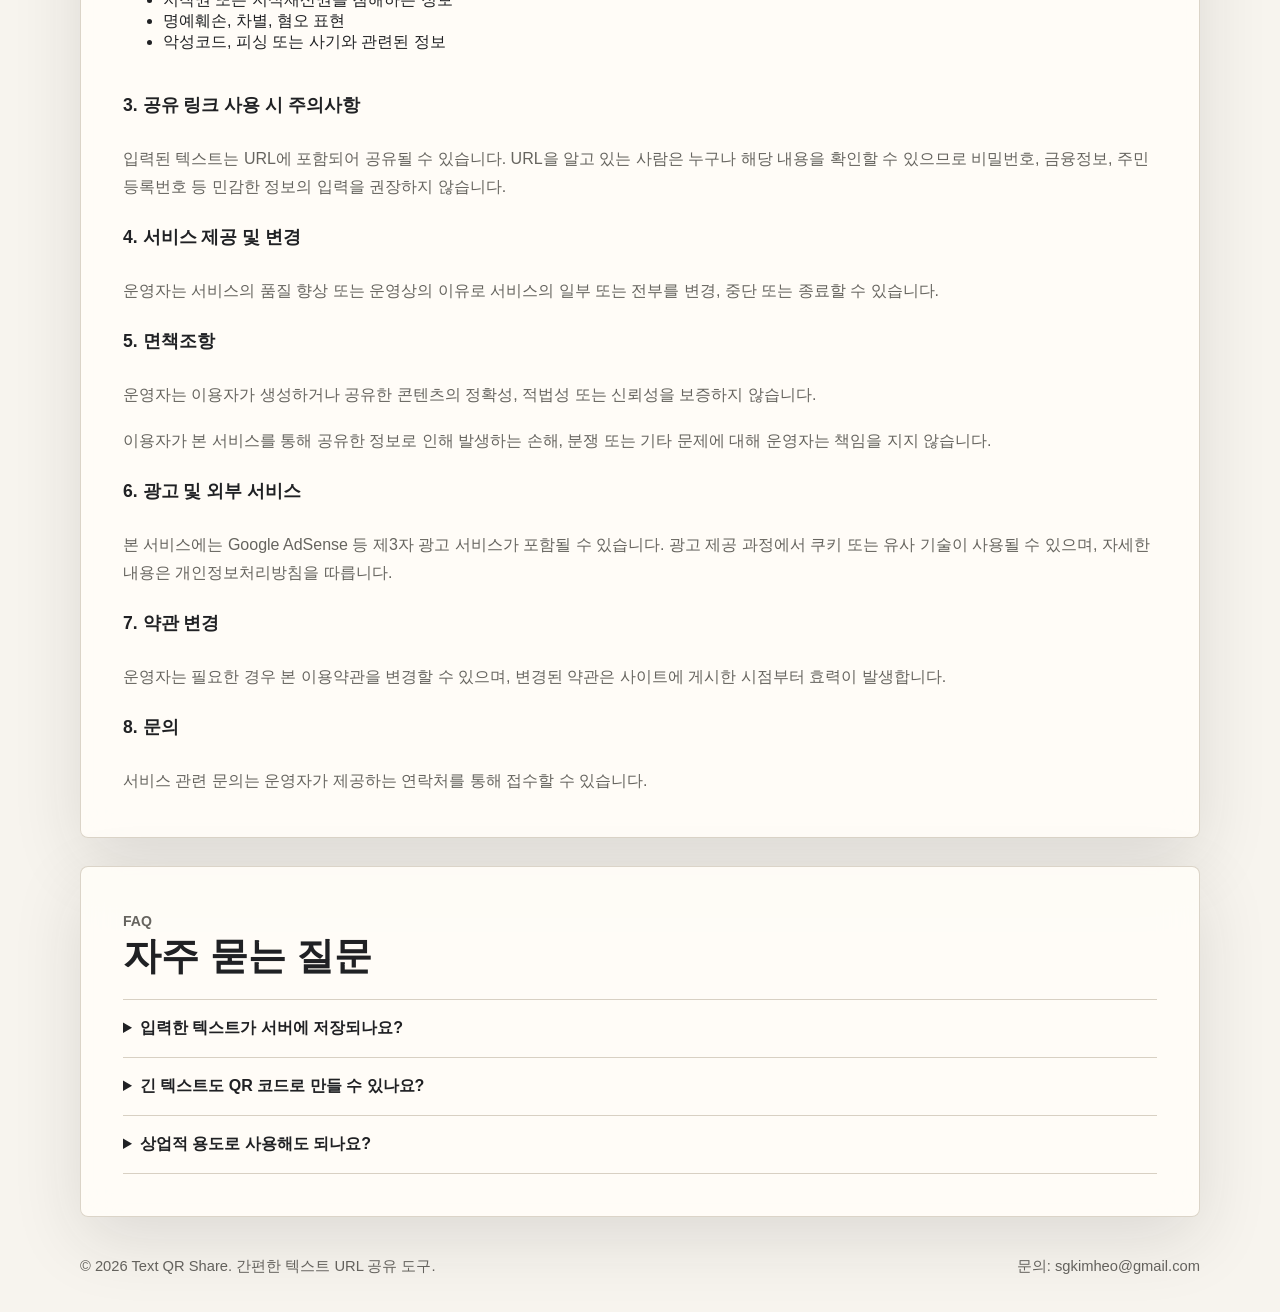
==== commit 1185ffd1: "Add Google site verification meta tag to index.html" ====
--- a/Sharing web/index.html
+++ b/Sharing web/index.html
@@ -30,9 +30,11 @@
       name="twitter:description"
       content="텍스트를 URL 파라미터와 QR 코드로 빠르게 공유하세요."
     />
+    <meta name="google-site-verification" content="lL0anL3ikdEeXbcg5Eu2Q5LdntTTb1NSjQHIT57tzn8" />
 
     <script async src="https://pagead2.googlesyndication.com/pagead/js/adsbygoogle.js?client=ca-pub-2293881058393504"
      crossorigin="anonymous"></script>
+    
     
     <link rel="stylesheet" href="./assets/css/styles.css" />
     <script type="application/ld+json">
